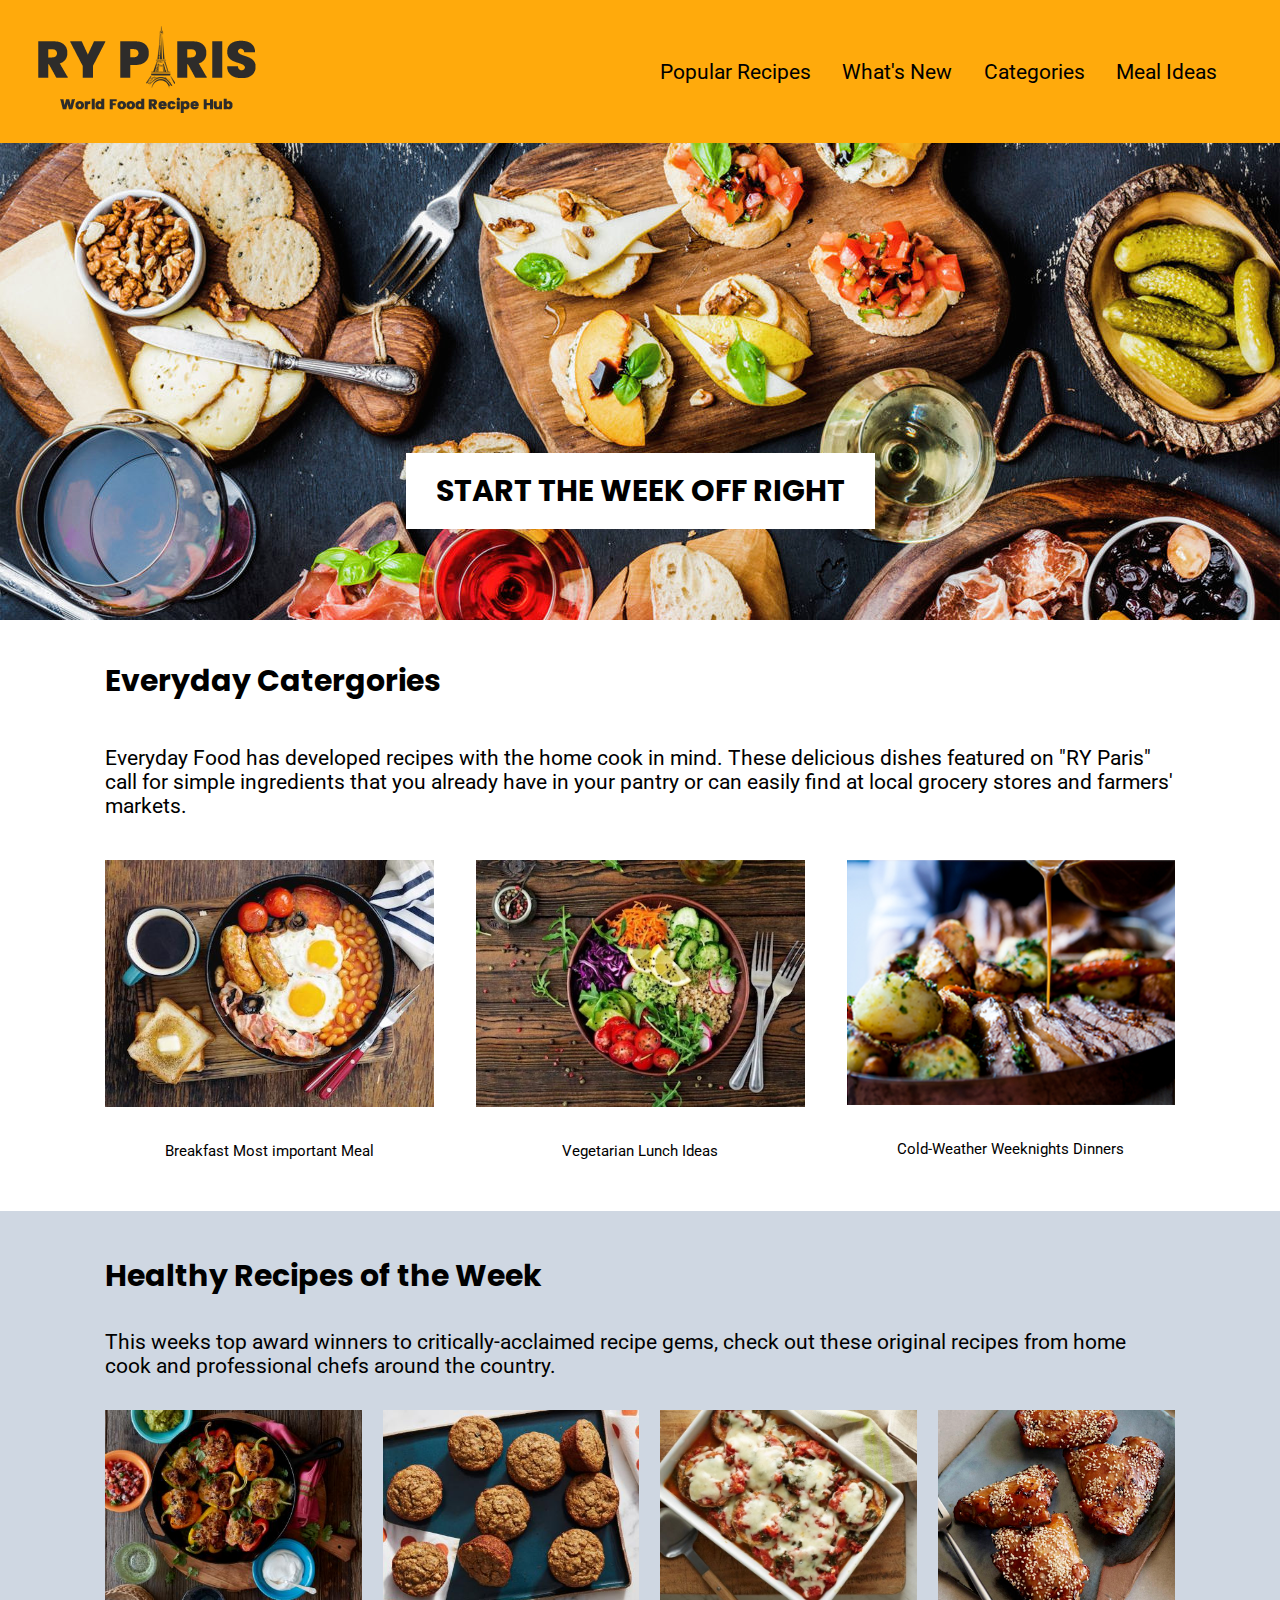
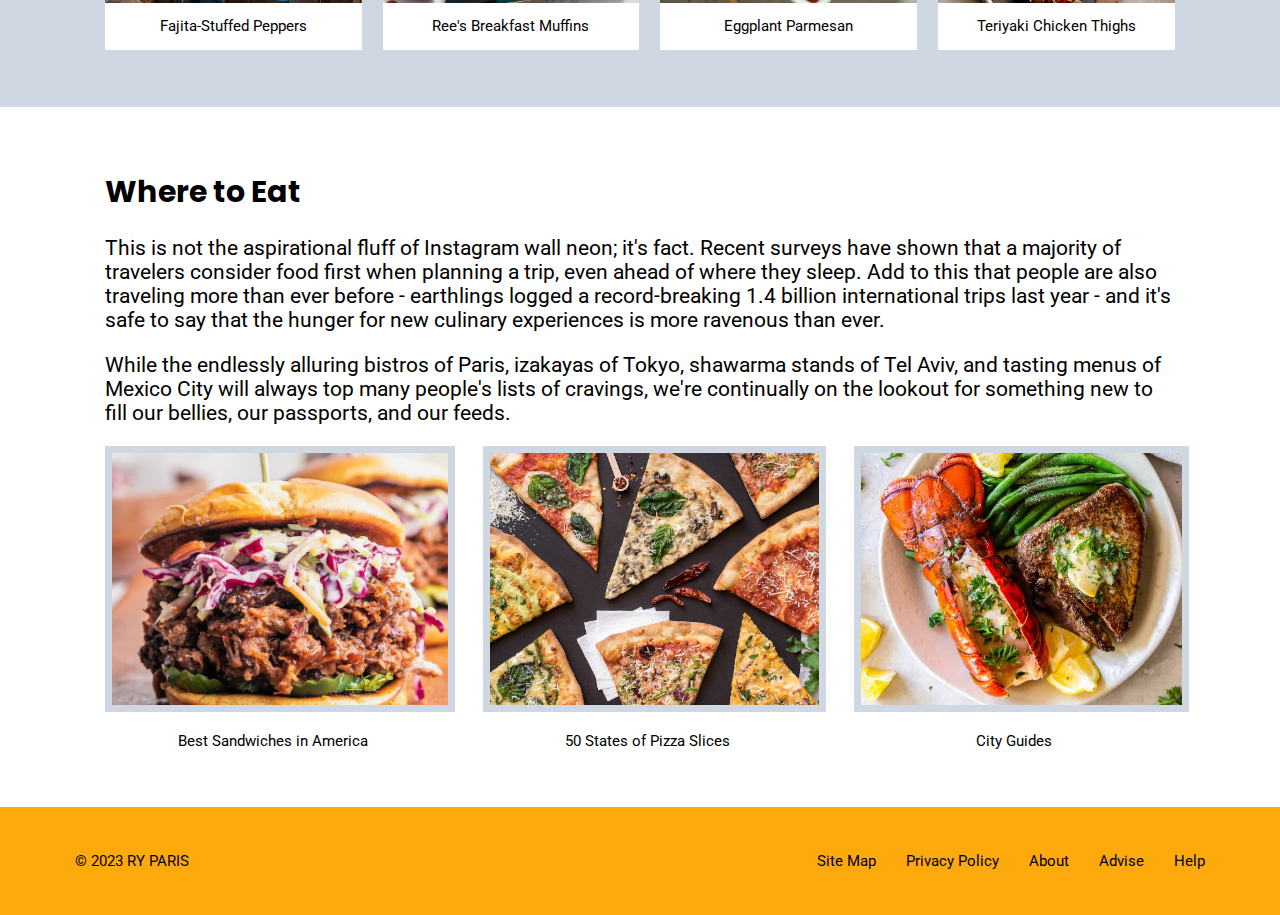
==== indext.html @ 105471dc "Ry Paris Website" ====
<!DOCTYPE html>
<html lang="en">
<head>
    <meta charset="UTF-8">
    <meta name="viewport" content="width=device-width, initial-scale=1.0">
    <link rel="stylesheet" href="./css/style.css">
    <title>Ry Paris</title>
</head>
<body>
    <div class="nav">
        <img src="./images/ryparis-logo.png" alt="ryparis-logo">
        <ul>
            <li><a href="#">Popular Recipes</a></li>
            <li><a href="#">What's New</a></li>
            <li><a href="#">Categories</a></li>
            <li><a href="#">Meal Ideas</a></li>
        </ul>
    </div>
    <main>
        <div class="banner">
            <img src="./images/hero-homepage.png" alt="banner">
            <h1><a href="#">START THE WEEK OFF RIGHT</a></h1>
        </div>
        <div class="everyday">
            <div class="categories">
                <h1>
                    Everyday Catergories
                </h1>
                <p>
                    Everyday Food has developed recipes with the home cook in mind. These delicious dishes featured on "RY Paris" call for simple ingredients that you already have in your pantry or can easily find at local grocery stores and farmers' markets.
                </p>
                <div class="image-container">
                    <div>
                        <img src="./images/breakfast-ideas.jpg" alt="breakfast">
                        <p>Breakfast Most important Meal</p>
                    </div>
                    <div>
                        <img src="./images/vegetarian-ideas.jpeg" alt="vegetarian">
                        <p>Vegetarian Lunch Ideas</p>
                    </div>
                    <div>
                        <img src="./images/cold-weather-dinners.png" alt="dinners">
                        <p>Cold-Weather Weeknights Dinners</p>
                    </div>
                </div>
            </div>
            
            <div class="healthy-recipes">
                <h1>Healthy Recipes of the Week</h1>
                <p>This weeks top award winners to critically-acclaimed recipe gems, check out these original recipes from home cook and professional chefs around the country.</p>
                <div class="healthy-rep-cont">
                    <div>
                        <img src="./images/fajita-peppers.jpeg" alt="fajitas">
                        <p>
                            Fajita-Stuffed Peppers
                        </p>
                    </div>
                    <div>
                        <img src="./images/muffins.jpeg" alt="muffins">
                        <p>Ree's Breakfast Muffins</p>
                    </div>
                    <div>
                        <img src="./images/eggplant-parmesan.jpeg" alt="eggplant-parmesan">
                        <p>Eggplant Parmesan</p>
                    </div>
                    <div>
                        <img src="./images/teriyaki-chicken.png" alt="">
                        <p>Teriyaki Chicken Thighs</p>
                    </div>
                </div>
            </div>
            <div class="where-to-eat">
                <h1>
                    Where to Eat
                </h1>
                <p>
                    This is not the aspirational fluff of Instagram wall neon; it's fact. Recent surveys have shown that a majority of travelers consider food first when planning a trip, even ahead of where they sleep. Add to this that people are also traveling more than ever before - earthlings logged a record-breaking 1.4 billion international trips last year - and it's safe to say that the hunger for new culinary experiences is more ravenous than ever.
                </p>
                <p>    
                    While the endlessly alluring bistros of Paris, izakayas of Tokyo, shawarma stands of Tel Aviv, and tasting menus of Mexico City will always top many people's lists of cravings, we're continually on the lookout for something new to fill our bellies, our passports, and our feeds.
                </p>
                <div class="where-to-container">
                    <div>
                        <img src="./images/sandwhiches.jpeg" alt="sandwhiches">
                        <p>
                            Best Sandwiches in America
                        </p>
                    </div>
                    <div>
                        <img src="./images/pizza.png" alt="pizza">
                        <p>
                            50 States of Pizza Slices
                        </p>
                    </div>
                    <div>
                        <img src="./images/city-guides.jpeg" alt="city-guides">
                        <p>
                            City Guides
                        </p>
                    </div>
                </div>
            </div>
        </div>
    </main>
    <footer>
        <p>&copy; 2023 RY PARIS</p>
        <div>
            <ul class="footer-nav">
                <li><a href="#">Site Map</a></li>
                <li><a href="#">Privacy Policy</a></li>
                <li><a href="#">About</a></li>
                <li><a href="#">Advise</a></li>
                <li><a href="#">Help</a></li>
            </ul>
        </div>
    </footer>
    
</body>
</html>
---- css/style.css ----
@import url('https://fonts.googleapis.com/css2?family=Poppins:wght@700&family=Roboto:wght@400;700;900&display=swap');


body{
    font-family: 'Roboto', sans-serif;
    margin: auto;
    font-size: 21px;
    /* max-width: 1200px; */
}

/*=====NAVIGATION BAR======*/
main{
    width: 100%;
}
div.nav{
    display: flex;
    flex-wrap: wrap;
    justify-content: space-between;
    background-color: rgb(255, 170, 12);
    width: 100%;
}

.nav img{
    padding: 1em;

}

.nav ul{
    list-style: none;
    display: flex;
    gap: 1.5em;
    align-items: center;
    margin-right: 3em;
}

a{
    text-decoration: none;
    color: black;
}

/* ======HERO======= */
.banner {
    width: 100%;
    margin-bottom: -2em;
}

.banner img{
    width: 100%;
    margin-bottom: -2em;
}

h1{
    font-family: 'Poppins', sans-serif;
    font-size: 30px;
}

.banner h1{
    font-family: 'Poppins', sans-serif;
    text-align: center;
    background-color: white;
    position: relative;
    z-index: 1;
    top: -130px;
    left: 0;
    width: fit-content;
    padding: .5em 1em;
    margin: auto;
    font-size: 30px;
}

/* ========EVERYDAY CATEGORIES======== */


div.categories{
    /* margin-top: -2em; */
    padding:1em 5em;
    max-width: 1200px;
    margin: 0 auto;
}
/* .categories h1{
    margin: 0;
} */

.categories p{
    margin: 2em 0;
}

div.image-container{
    display: flex;
    gap: 2em;
    justify-content: space-between;
}
.image-container img{
    width: 100%;
}

.image-container p{
    text-align: center;
    font-size: 15px;
}


/* =======Healthy Recipes====== */

div.healthy-recipes{
    background-color: rgb(207, 215, 226);
    padding:2em 5em;
}

.healthy-recipes h1{
    max-width: 1200px;
    margin: 0 auto;
}
.healthy-recipes >p{
    max-width: 1200px;
    margin: 1.5em auto;
}

div.healthy-rep-cont{
    display: flex;
    justify-content: space-between;
    gap: 1em;
    /* margin-top: 2em; */
    max-width: 1200px;
    margin: 0 auto;
}

.healthy-rep-cont img{
    width: 100%;
    max-height: 305px;
    margin-bottom: -1em;
}

.healthy-rep-cont p{
    background-color: white;
    text-align: center;
    font-size: 15px;
    padding: 1em;
}

/* ======WHERE TO EAT========= */


div.where-to-eat{
    padding:2em 5em;
    max-width: 1200px;
    margin: 0 auto;
}

div.where-to-container{
    display: flex;
    justify-content: space-between;
    gap: 2em;
}

.where-to-container img{
    max-width: 100%;
    max-height: 305px;
    border: 7px solid rgb(207, 215, 226);
}

.where-to-container p{
    text-align: center;
    font-size: 15px;
}

/* =======HAMBURGER OF THE WEEK PAGE========== */

div.time{
    background-color: rgb(207, 215, 226);
    padding:1em 5em;
}

.time ul{
    display: flex;
    flex-wrap: wrap;
    padding-left: 0;
    list-style: none;
}

.time ul li{
    width: 30%;
    padding: .5em;
}


/* =====BENGAL BURGER====== */
div.bengal-burger{
    text-align: center;
    padding: 2em;
}
.bengal-burger h1{
    font-size: 50px;
    margin-bottom: 0;
}


.checked{
    color: rgb(183, 30, 30);
}

.reviews{
    margin-left: 1em;
}

.buttons{
    display: flex;
    justify-content: center;
    margin: 1em;
    align-items: center;
}


button{
    background-color: rgb(183, 30, 30);
    color: white;
    border: none;
    width: fit-content;
    padding: 0 2em;
    border-radius: 30px;
    height: 35px;
}

.btn{
    color: white;
}

.buttons img{
    width: 30px;
    margin-left: 1em;
    border: 1px solid;
    border-radius: 25px;
    padding: 5px;
    overflow: hidden;
}

.bengal-burger p{
    background-color: rgb(230, 232, 236);
    padding: 2em 5em;
    text-align: center;
    font-weight: bold;
    color: rgb(91, 91, 91);
    font-size: 30px;
}

/* =======RECIPE===== */
div.recipe{
    display: flex;
    width: 80%;
    margin: 1em auto 5em;
    justify-content: space-between;
}
.ingredients{
    width: 100%;
}

.ingredients h1{
    margin: 0 0.6em;
}

.ingredients ul li::marker{
    font-size: 30px;
}


.Directions{
    width: 100%;
}
.Directions h1{
    margin: 0 0.6em;
}
h3.spice-mix{
    margin: 0 0.6em -1em;
}
ol h4{
    margin-bottom: -1.5em;
}

.Directions ol li{
    margin: 1.5em 0;
    padding-left: 1em;
}


/* =======Footer====== */


footer{
    display: flex;
    justify-content: space-between;
    background-color: rgb(255, 170, 12);
    padding: 2em 5em;
    font-size: 15px;

}

.footer-nav{
    list-style: none;
    display: flex;
    gap: 2em;
}
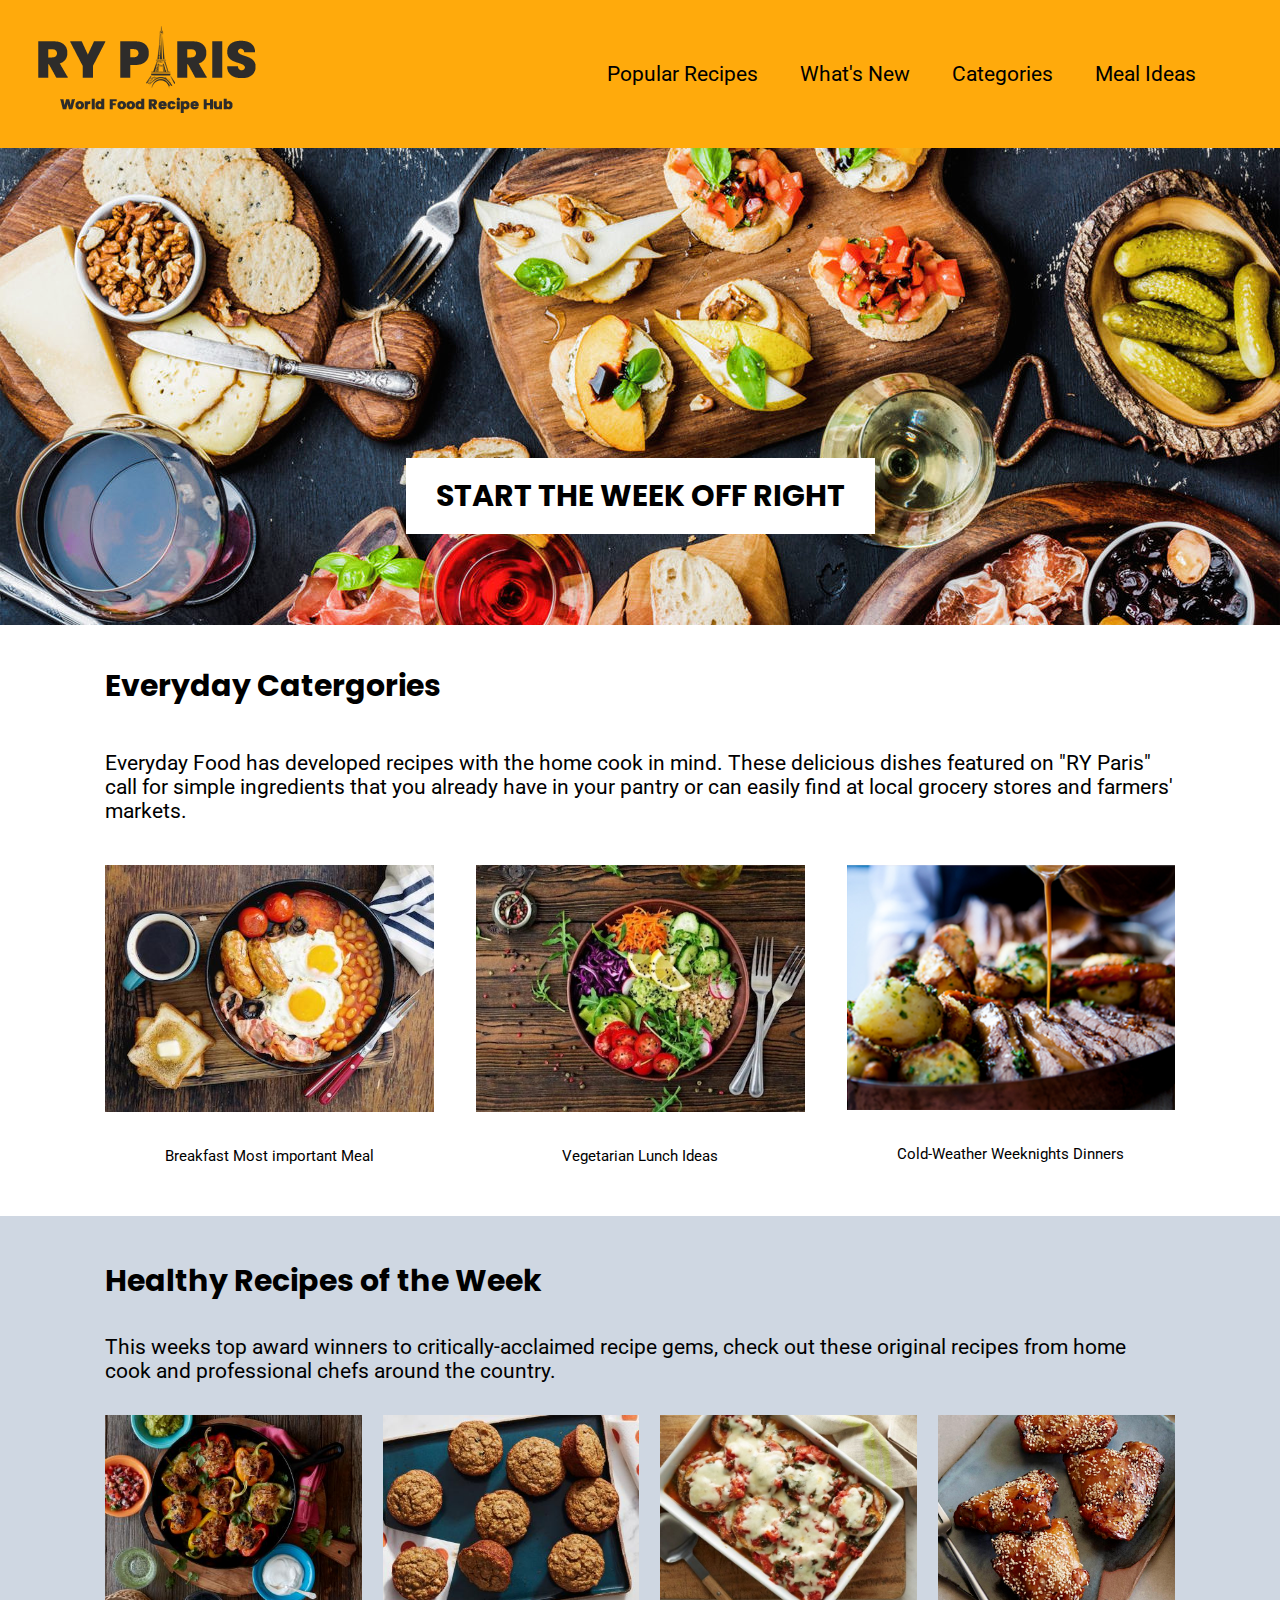
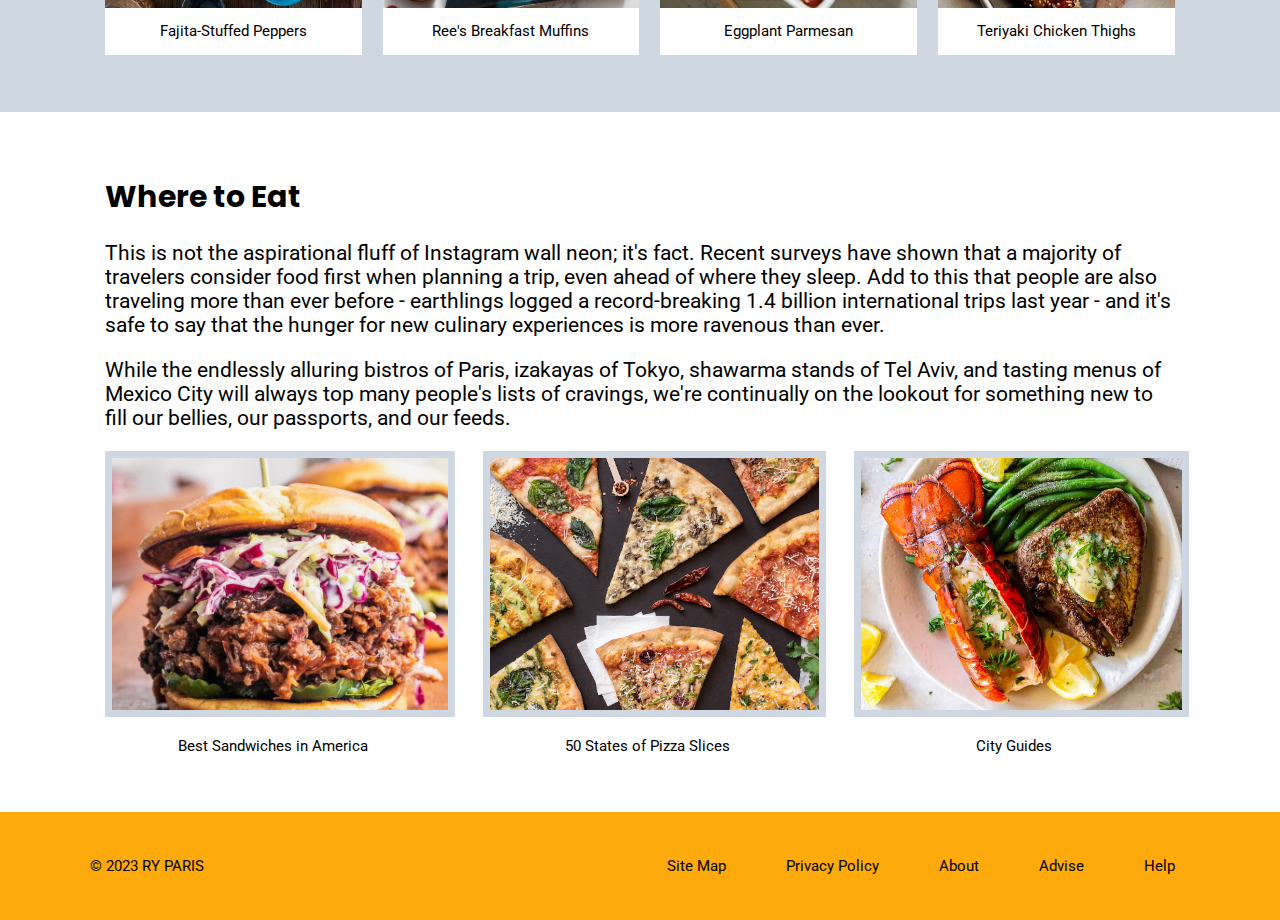
==== commit f3e2e9a6: "new features" ====
--- a/indext.html
+++ b/indext.html
@@ -8,20 +8,20 @@
 </head>
 <body>
     <div class="nav">
-        <img src="./images/ryparis-logo.png" alt="ryparis-logo">
+        <a href="./indext.html"><img src="./images/ryparis-logo.png" alt="ryparis-logo"></a>
         <ul>
-            <li><a href="#">Popular Recipes</a></li>
-            <li><a href="#">What's New</a></li>
-            <li><a href="#">Categories</a></li>
-            <li><a href="#">Meal Ideas</a></li>
+            <li><a href="#healthy">Popular Recipes</a></li>
+            <li><a href="#where">What's New</a></li>
+            <li><a href="#everyday">Categories</a></li>
+            <li><a href="#everyday">Meal Ideas</a></li>
         </ul>
     </div>
     <main>
         <div class="banner">
             <img src="./images/hero-homepage.png" alt="banner">
-            <h1><a href="#">START THE WEEK OFF RIGHT</a></h1>
+            <h1 class="ban-link"><a href="./recipe.html">START THE WEEK OFF RIGHT</a></h1>
         </div>
-        <div class="everyday">
+        <div class="everyday" id="everyday">
             <div class="categories">
                 <h1>
                     Everyday Catergories
@@ -45,7 +45,7 @@
                 </div>
             </div>
             
-            <div class="healthy-recipes">
+            <div class="healthy-recipes" id="healthy">
                 <h1>Healthy Recipes of the Week</h1>
                 <p>This weeks top award winners to critically-acclaimed recipe gems, check out these original recipes from home cook and professional chefs around the country.</p>
                 <div class="healthy-rep-cont">
@@ -69,7 +69,7 @@
                     </div>
                 </div>
             </div>
-            <div class="where-to-eat">
+            <div class="where-to-eat" id="where">
                 <h1>
                     Where to Eat
                 </h1>
--- a/css/style.css
+++ b/css/style.css
@@ -1,5 +1,8 @@
 @import url('https://fonts.googleapis.com/css2?family=Poppins:wght@700&family=Roboto:wght@400;700;900&display=swap');
 
+html{
+    scroll-behavior: smooth;
+}
 
 body{
     font-family: 'Roboto', sans-serif;
@@ -28,7 +31,6 @@
 .nav ul{
     list-style: none;
     display: flex;
-    gap: 1.5em;
     align-items: center;
     margin-right: 3em;
 }
@@ -38,6 +40,14 @@
     color: black;
 }
 
+.nav ul li{
+    padding: 1em;
+}
+
+.nav ul li:hover{
+    background-color:  rgba(252, 202, 109, 0.711);
+}
+
 /* ======HERO======= */
 .banner {
     width: 100%;
@@ -52,6 +62,9 @@
 h1{
     font-family: 'Poppins', sans-serif;
     font-size: 30px;
+}
+.banner h1:hover {
+    background-color: rgba(211, 211, 211, 0.527);
 }
 
 .banner h1{
@@ -219,6 +232,7 @@
     padding: 0 2em;
     border-radius: 30px;
     height: 35px;
+    cursor: pointer;
 }
 
 .btn{
@@ -272,15 +286,18 @@
 h3.spice-mix{
     margin: 0 0.6em -1em;
 }
-ol h4{
-    margin-bottom: -1.5em;
-}
-
-.Directions ol li{
-    margin: 1.5em 0;
+
+ol li {
+    margin-top: 1.5em;
     padding-left: 1em;
 }
 
+.non-numbered{
+    font-weight: bold;
+    margin-bottom: -1.4em;
+    list-style: none;
+}
+
 
 /* =======Footer====== */
 
@@ -289,13 +306,26 @@
     display: flex;
     justify-content: space-between;
     background-color: rgb(255, 170, 12);
-    padding: 2em 5em;
+    padding:0 5em;
     font-size: 15px;
-
+    align-items: center;
+
+}
+
+footer p{
+    padding: 1em;
 }
 
 .footer-nav{
     list-style: none;
     display: flex;
     gap: 2em;
+    padding: 1em;
+}
+.footer-nav li{
+    padding: 1em;
+}
+
+.footer-nav li:hover{
+    background-color:  rgba(252, 202, 109, 0.711);
 }